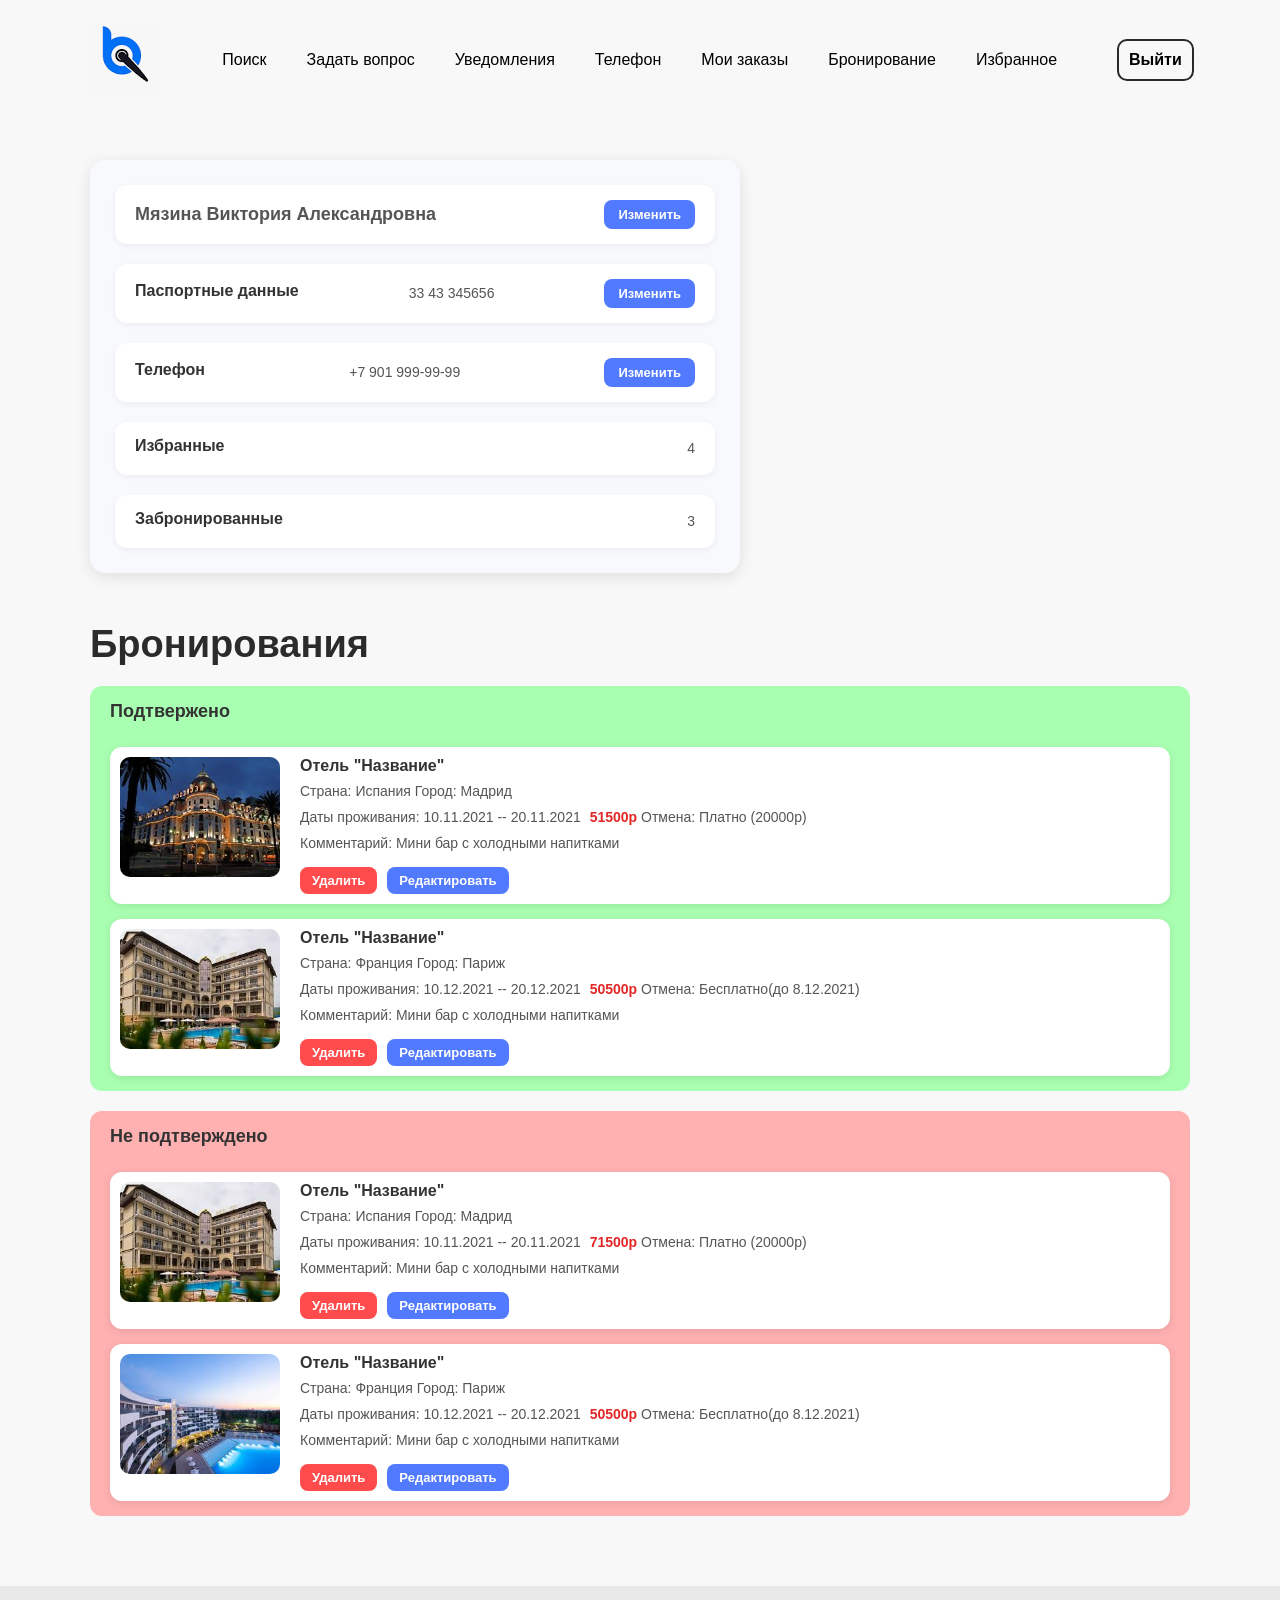
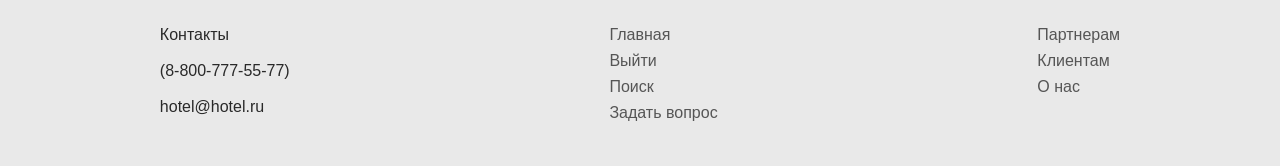
==== account.html @ f70ccc86 "booking_website" ====
<!DOCTYPE html>
<html lang="en">

<head>
    <meta charset="UTF-8">
    <meta name="viewport" content="width=device-width, initial-scale=1.0">
    <link rel="stylesheet" href="css/account.css">
    <title>Кабинет</title>
</head>

<body>
    <div class="main_container">
        <nav>
            <div class="nav_container">
                <div class="logo_container">
                    <h1><a href="index.html"><img src="media/logo.png" alt=""></a></h1>
                </div>
                <div class="nav_links">
                    <a href="" class="nav-link">Поиск</a>
                    <a href="" class="nav-link">Задать вопрос</a>
                    <a href="" class="nav-link">Уведомления</a>
                    <a href="" class="nav-link">Телефон</a>
                    <a href="" class="nav-link">Мои заказы</a>
                    <a href="" class="nav-link">Бронирование</a>
                    <a href="" class="nav-link">Избранное</a>
                </div>
                <a href="auth.html" class="btn-reg">Выйти</a>
            </div>

        </nav>
        <div class="account_container">
            <div class="accout_content">
                <div class="info-container">

                    <div class="profile-container">

                        <div class="info-pole">
                            <p class="name">Мязина Виктория Александровна</p>
                            <button class="btn-edit">Изменить</button>
                        </div>

                        <div class="info-pole">
                            <h3>Паспортные данные</h3>
                            <p>33 43 345656</p>
                            <button class="btn-edit">Изменить</button>
                        </div>

                        <div class="info-pole">
                            <h3>Телефон</h3>
                            <p>+7 901 999-99-99</p>
                            <button class="btn-edit">Изменить</button>
                        </div>

                        <div class="info-pole">
                            <a href="favorites.html">
                                <h3>Избранные</h3>
                            </a>
                            <p>4</p>
                        </div>

                        <div class="info-pole">
                            <a href="bookings.html">
                                <h3>Забронированные</h3>
                            </a>
                            <p>3</p>
                        </div>

                    </div>
                </div>


                <div class="info-pole-bron">
                    <h3>Бронирования</h3>
                    <div class="grin-light">
                        <h4>Подтвержено</h4>

                        <div class="bron_cart">
                            <div class="img-container">
                                <img src="media/5.jpeg" alt="Отель">
                            </div>
                            <div class="info_bron">
                                <h5>Отель "Название"</h5>
                                <p>Cтрана: Испания Город: Мадрид</p>
                                <p>Даты проживания: 10.11.2021 -- 20.11.2021 <span>51500p</span> Отмена: Платно (20000р)
                                </p>
                                <p>Комментарий: Мини бар с холодными напитками</p>
                                <div class="btn_brone">

                                    <button>Удалить</button>
                                    <button>Редактировать</button>
                                </div>

                            </div>
                        </div>


                        <div class="bron_cart">
                            <div class="img-container">
                                <img src="media/8.jpeg" alt="Отель">
                            </div>
                            <div class="info_bron">
                                <h5>Отель "Название"</h5>
                                <p>Cтрана: Франция Город: Париж</p>
                                <p>Даты проживания: 10.12.2021 -- 20.12.2021 <span>50500p</span> Отмена: Бесплатно(до
                                    8.12.2021)</p>
                                <p>Комментарий: Мини бар с холодными напитками</p>
                                <div class="btn_brone">
                                    <button>Удалить</button>
                                    <button>Редактировать</button>
                                </div>
                            </div>
                        </div>

                    </div>

                    <div class="red-light">
                        <h4>Не подтверждено</h4>

                        <div class="bron_cart">

                            <div class="img-container">
                                <img src="media/8.jpeg" alt="Отель">
                            </div>
                            <div class="info_bron">
                                <h5>Отель "Название"</h5>
                                <p>Cтрана: Испания Город: Мадрид</p>
                                <p>Даты проживания: 10.11.2021 -- 20.11.2021 <span>71500p</span> Отмена: Платно (20000р)
                                </p>
                                <p>Комментарий: Мини бар с холодными напитками</p>
                                <div class="btn_brone">

                                    <button>Удалить</button>
                                    <button>Редактировать</button>
                                </div>
                            </div>
                        </div>


                        <div class="bron_cart">
                            <div class="img-container">
                                <img src="media/6.jpeg" alt="Отель">
                            </div>
                            <div class="info_bron">
                                <h5>Отель "Название"</h5>
                                <p>Cтрана: Франция Город: Париж</p>
                                <p>Даты проживания: 10.12.2021 -- 20.12.2021 <span>50500p</span> Отмена: Бесплатно(до
                                    8.12.2021)</p>
                                <p>Комментарий: Мини бар с холодными напитками</p>
                                <div class="btn_brone">
                                    <button>Удалить</button>
                                    <button>Редактировать</button>
                                </div>
                            </div>
                        </div>


                    </div>


                </div>


            </div>
        </div>


    </div>
    <footer>
        <div class="footer-container">
            <div class="block-footer contact">
                <p>Контакты</p>
                <p>(8-800-777-55-77)</p>
                <p>hotel@hotel.ru</p>
            </div>
            <div class="block-footer">
                <a href="index.html">Главная</a>
                <a href="auth.html">Выйти</a>
                <a href="">Поиск</a>
                <a href="">Задать вопрос</a>
            </div>
            <div class="block-footer">
                <a href="">Партнерам</a>
                <a href="">Клиентам</a>
                <a href="">О нас</a>
            </div>
        </div>
    </footer>
</body>

</html>
---- css/account.css ----
body {
  font-family: Arial, Helvetica, sans-serif;
  margin: 0;
  background-color: #f9f8f8;
}

a {
  text-decoration: none;
  color: black;
}

.main_container {
  max-width: 1200px;
  margin: auto;
}

.nav_container {
  display: flex;
  flex-direction: row;
  align-items: center;
  gap: 60px;
  justify-content: center;
}

.nav_links {
  display: flex;
  flex-direction: row;
  gap: 40px;
  align-items: center;
}

.nav-link:hover {
  color: rgb(81, 122, 255);
}

.btn-reg {
  border: 2px solid rgb(41, 41, 41);
  border-radius: 10px;
  padding: 10px 10px;
  font-weight: 600;
  transition:
    0.3s ease,
    color 0.3s ease,
    border-color 0.3s ease;
}

.btn-reg:hover {
  color: rgb(255, 255, 255);
  border: 2px solid rgb(81, 122, 255);
  background-color: rgb(81, 122, 255);
}

/* Информационный блок */

.account_container{
    display: flex;
    justify-content: center;
    margin-top: 40px;
}

.accout_content{
    display: flex;
    flex-direction: column;
    width: 100%;
    max-width: 1100px;}

.info-container{
    max-width: 1100px;
}

.profile-container {
  max-width: 600px;
  background: #f7f9fc;
  padding: 25px;
  border-radius: 15px;
  box-shadow: 0 4px 15px rgba(0,0,0,0.1);
  display: flex;
  flex-direction: column;
  gap: 20px;
  font-family: 'Segoe UI', Tahoma, Geneva, Verdana, sans-serif;
}

/* Каждый блок информации */
.info-pole {
  background: #fff;
  padding: 15px 20px;
  border-radius: 12px;
  display: flex;
  justify-content: space-between;
  align-items: center;
  box-shadow: 0 2px 6px rgba(0,0,0,0.05);
  transition: transform 0.2s ease, box-shadow 0.2s ease;
}


.info-pole:hover {
  transform: translateY(-3px);
  box-shadow: 0 4px 12px rgba(0,0,0,0.1);
}

/* Заголовки и текст */
.info-pole h3 {
  margin: 0 0 5px 0;
  font-size: 16px;
  color: #333;
}

.info-pole p {
  margin: 0;
  color: #555;
  font-size: 14px;
}

/* Имя пользователя крупнее */
.info-pole .name {
  font-weight: 600;
  font-size: 18px;
}

/* Кнопка изменить */
.btn-edit {
  background: #517aff;
  color: #fff;
  border: none;
  padding: 7px 14px;
  border-radius: 8px;
  font-size: 13px;
  font-weight: 600;
  cursor: pointer;
  transition: background 0.2s ease;
}

.btn-edit:hover {
  background: #365dd1;
}
/* Общий контейнер бронирований */
.info-pole-bron {
  display: flex;
  flex-direction: column;
  gap: 20px;
  margin-top: 50px;
  background-color: none;
}

/* Секции подтверждено / не подтверждено */
.grin-light, .red-light {
  border-radius: 12px;
  padding: 15px 20px;
  display: flex;
  flex-direction: column;
  gap: 15px;
}

/* Цвет секций */
.grin-light {
  background-color: #a9ffb1; /* зелёная для подтвержденных */
}

.red-light {
  background-color: #ffb1b1; /* красная для неподтвержденных */
}

/* Заголовок секции */
.grin-light h4, .red-light h4 {
  margin: 0 0 10px 0;
  font-size: 18px;
  font-weight: 600;
  color: #333;
}

/* Карточка бронирования */
.bron_cart {
  display: flex;
  gap: 20px;
  flex-wrap: wrap;
  background: #fff;
  border-radius: 12px;
  padding: 10px;
  box-shadow: 0 2px 8px rgba(0,0,0,0.1);
  transition: transform 0.2s ease, box-shadow 0.2s ease;
}

.bron_cart:hover {
  transform: translateY(-3px);
  box-shadow: 0 4px 12px rgba(0,0,0,0.15);
}

/* Картинка отеля */
.img-container img {
  width: 160px;
  height: 120px;
  object-fit: cover;
  border-radius: 10px;
}

/* Информация о бронировании */
.info_bron {
  display: flex;
  flex-direction: column;
  gap: 6px;
  flex: 1;
}

.info_bron h5 {
  margin: 0;
  font-size: 16px;
  font-weight: 600;
  color: #333;
}

.info-pole-bron h3{
    margin: 0;
    font-size: 38px;
    font-weight: 700;
    color: #2b2b2b;
}

.info_bron p {
  margin: 2px 0;
  font-size: 14px;
  color: #555;
}

/* Цена внутри текста */
.info_bron p span {
  font-weight: 600;
  color: #e32727;
  margin-left: 5px;
}

/* Кнопки */
.btn_brone {
  display: flex;
  gap: 10px;
  margin-top: 8px;
}

.btn_brone button {
  padding: 6px 12px;
  border-radius: 8px;
  border: none;
  cursor: pointer;
  font-size: 13px;
  font-weight: 600;
  transition: background 0.2s ease, color 0.2s ease;
}

/* Кнопка удалить */
.btn_brone button:first-child {
  background: #ff4b4b;
  color: #fff;
}

.btn_brone button:first-child:hover {
  background: #d13939;
}

/* Кнопка редактировать */
.btn_brone button:last-child {
  background: #517aff;
  color: #fff;
}

.btn_brone button:last-child:hover {
  background: #365dd1;
}





/* Подвал */

footer {
  margin-top: 70px;
  background: rgb(233, 233, 233);
  padding: 40px 0;
}

.footer-container {
  display: flex;
  justify-content: space-around;
  text-align: start;
  flex-wrap: wrap;
}

.block-footer {
  display: flex;
  flex-direction: column;
  gap: 8px;
}

.block-footer a {
  text-decoration: none;
  color: #555;
  transition: .2s;
}

.block-footer a:hover {
  color: #517aff;
}

.block-footer.contact p{
  margin: 0 0 10px 0;
  color: rgb(41, 41, 41);
}
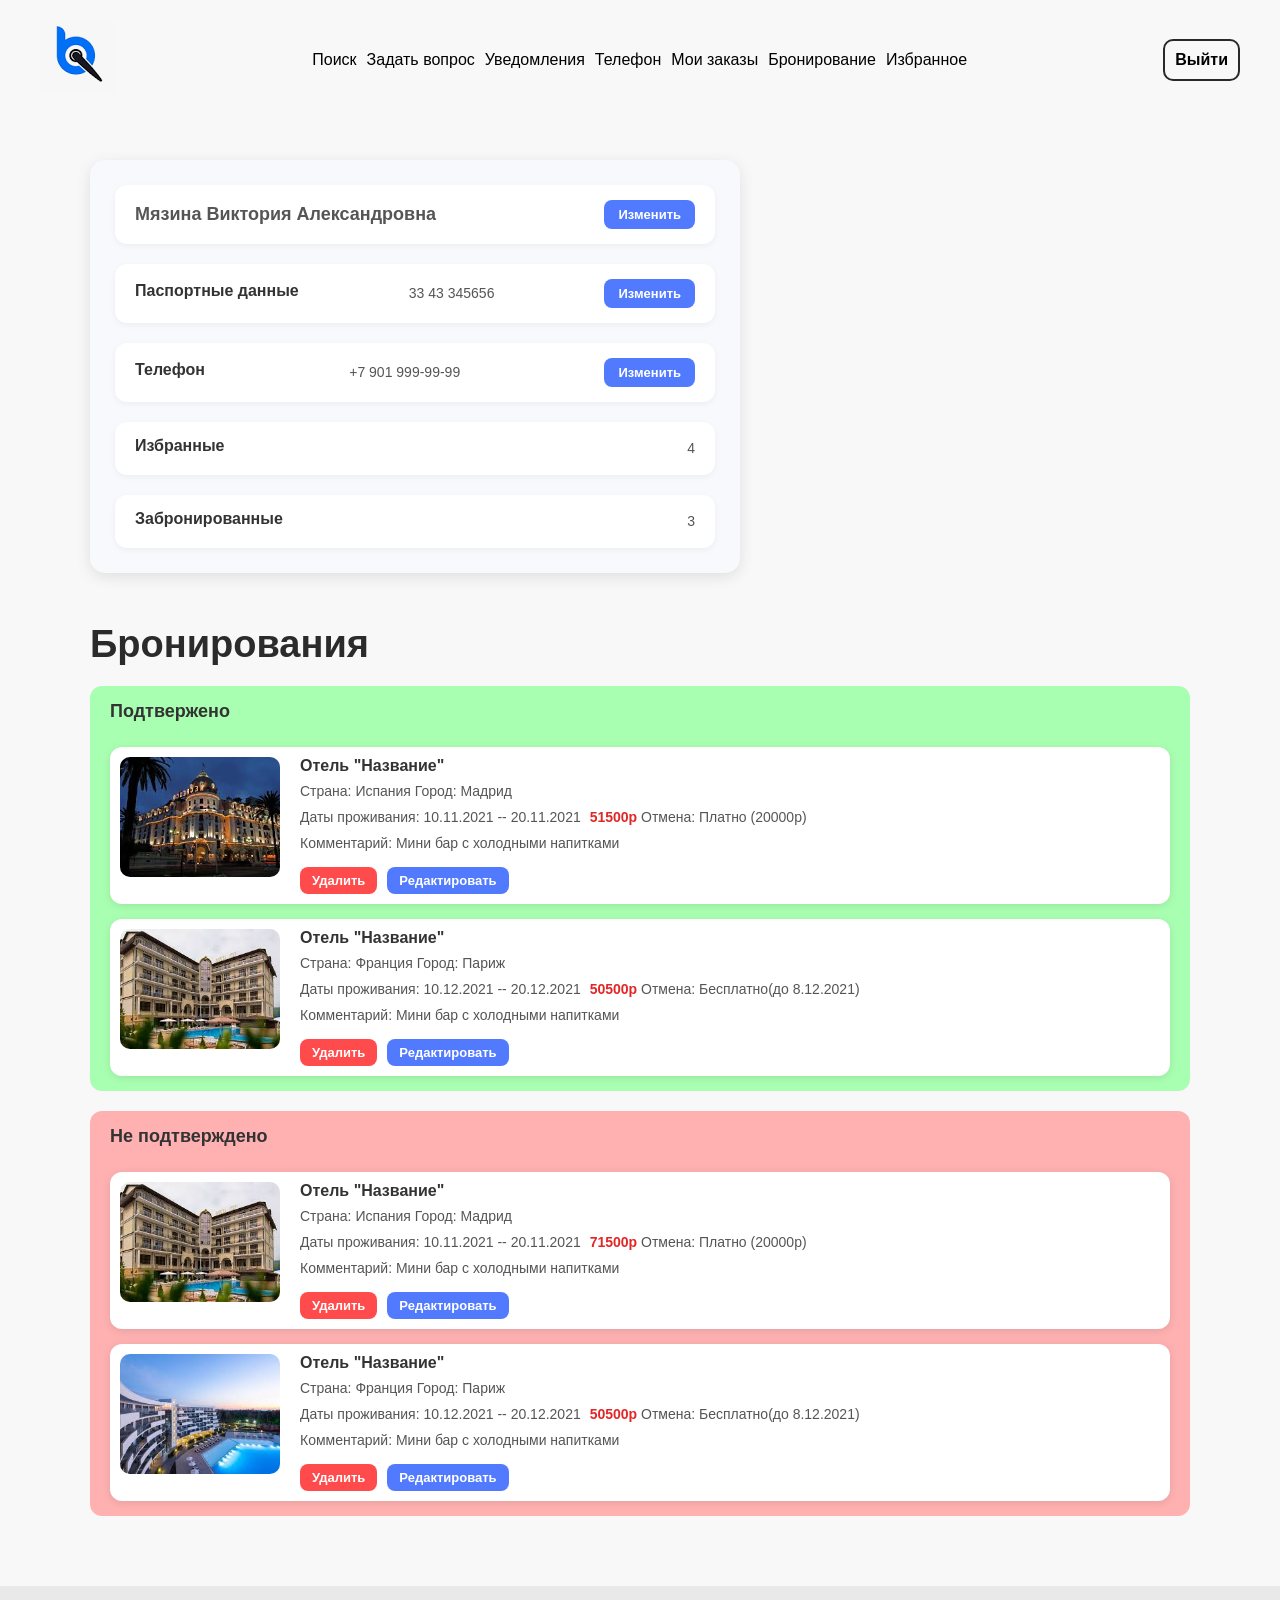
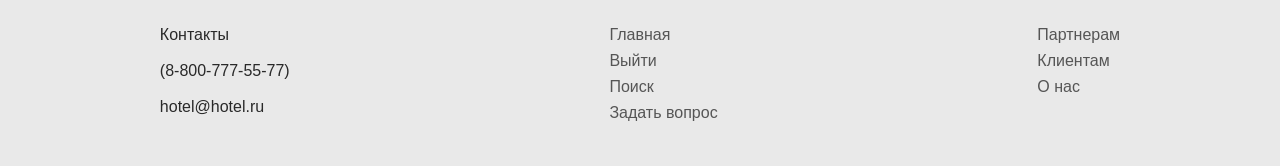
==== commit 50fff9ab: "adaptive" ====
--- a/account.html
+++ b/account.html
@@ -15,18 +15,17 @@
                 <div class="logo_container">
                     <h1><a href="index.html"><img src="media/logo.png" alt=""></a></h1>
                 </div>
-                <div class="nav_links">
-                    <a href="" class="nav-link">Поиск</a>
-                    <a href="" class="nav-link">Задать вопрос</a>
-                    <a href="" class="nav-link">Уведомления</a>
-                    <a href="" class="nav-link">Телефон</a>
-                    <a href="" class="nav-link">Мои заказы</a>
-                    <a href="" class="nav-link">Бронирование</a>
-                    <a href="" class="nav-link">Избранное</a>
-                </div>
+                <ul class="nav_links">
+                    <li><a href="" class="nav-link">Поиск</a></li>
+                    <li><a href="" class="nav-link">Задать вопрос</a></li>
+                    <li><a href="" class="nav-link">Уведомления</a></li>
+                    <li><a href="" class="nav-link">Телефон</a></li>
+                    <li><a href="" class="nav-link">Мои заказы</a></li>
+                    <li><a href="" class="nav-link">Бронирование</a></li>
+                    <li><a href="" class="nav-link">Избранное</a></li>
+                </ul>
                 <a href="auth.html" class="btn-reg">Выйти</a>
             </div>
-
         </nav>
         <div class="account_container">
             <div class="accout_content">
@@ -67,13 +66,10 @@
 
                     </div>
                 </div>
-
-
                 <div class="info-pole-bron">
                     <h3>Бронирования</h3>
                     <div class="grin-light">
                         <h4>Подтвержено</h4>
-
                         <div class="bron_cart">
                             <div class="img-container">
                                 <img src="media/5.jpeg" alt="Отель">
@@ -89,11 +85,8 @@
                                     <button>Удалить</button>
                                     <button>Редактировать</button>
                                 </div>
-
                             </div>
                         </div>
-
-
                         <div class="bron_cart">
                             <div class="img-container">
                                 <img src="media/8.jpeg" alt="Отель">
@@ -112,12 +105,9 @@
                         </div>
 
                     </div>
-
                     <div class="red-light">
                         <h4>Не подтверждено</h4>
-
                         <div class="bron_cart">
-
                             <div class="img-container">
                                 <img src="media/8.jpeg" alt="Отель">
                             </div>
@@ -134,8 +124,6 @@
                                 </div>
                             </div>
                         </div>
-
-
                         <div class="bron_cart">
                             <div class="img-container">
                                 <img src="media/6.jpeg" alt="Отель">
@@ -152,18 +140,10 @@
                                 </div>
                             </div>
                         </div>
-
-
                     </div>
-
-
                 </div>
-
-
             </div>
         </div>
-
-
     </div>
     <footer>
         <div class="footer-container">
--- a/css/account.css
+++ b/css/account.css
@@ -16,17 +16,20 @@
 
 .nav_container {
   display: flex;
-  flex-direction: row;
   align-items: center;
-  gap: 60px;
-  justify-content: center;
+  justify-content: space-between;
 }
 
 .nav_links {
   display: flex;
-  flex-direction: row;
-  gap: 40px;
-  align-items: center;
+  list-style: none;
+  padding: 0;
+  gap: 10px;
+
+}
+
+.btn-search-global.filter-btn a{
+  color: #365dd1;
 }
 
 .nav-link:hover {
@@ -305,4 +308,37 @@
   color: rgb(41, 41, 41);
 }
 
-
+@media(max-width:768px){
+   .main_container {
+    max-width: 768px;
+  }
+
+  .nav_links a {
+    font-size: 14px;
+  }
+  .nav_links {
+    gap: 10px;
+  }
+
+  .nav_container {
+    gap: 20px;
+  }
+
+  .btn-reg {
+    border: 2px solid rgb(41, 41, 41);
+    border-radius: 10px;
+    padding: 5px 5px;
+    font-weight: 600;
+    font-size: 14px;
+    margin-right: 10px;
+  }
+
+  .logo_container img {
+    width: 70px;
+  }
+
+  .info-container {
+   margin-left: 60px;
+  }
+
+}
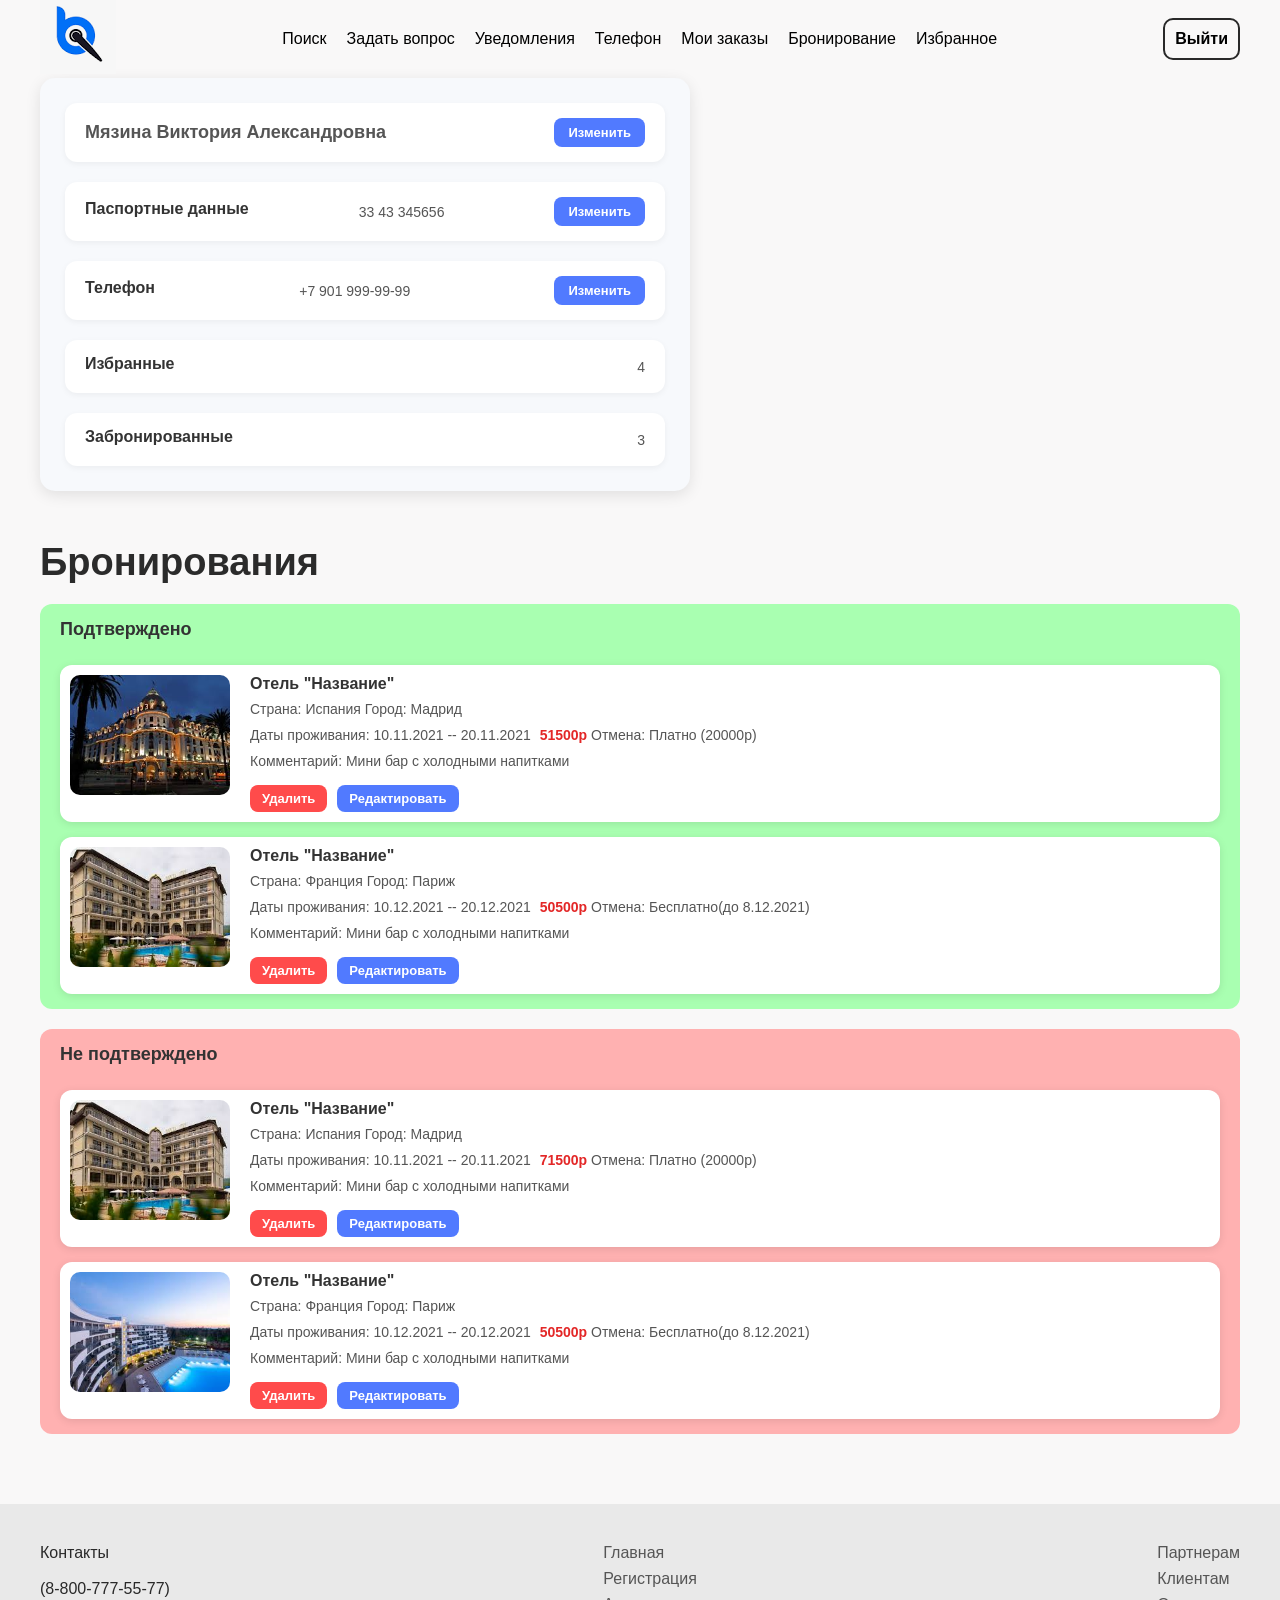
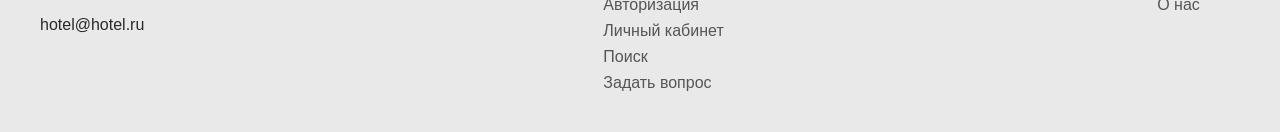
==== commit 85b41c81: "update" ====
--- a/account.html
+++ b/account.html
@@ -9,144 +9,136 @@
 </head>
 
 <body>
-    <div class="main_container">
+    <main>
         <nav>
-            <div class="nav_container">
-                <div class="logo_container">
-                    <h1><a href="index.html"><img src="media/logo.png" alt=""></a></h1>
-                </div>
-                <ul class="nav_links">
-                    <li><a href="" class="nav-link">Поиск</a></li>
-                    <li><a href="" class="nav-link">Задать вопрос</a></li>
-                    <li><a href="" class="nav-link">Уведомления</a></li>
-                    <li><a href="" class="nav-link">Телефон</a></li>
-                    <li><a href="" class="nav-link">Мои заказы</a></li>
-                    <li><a href="" class="nav-link">Бронирование</a></li>
-                    <li><a href="" class="nav-link">Избранное</a></li>
-                </ul>
-                <a href="auth.html" class="btn-reg">Выйти</a>
+
+            <a href="index.html"><img src="media/logo.png" alt=""></a>
+
+            <ul class="nav_links">
+                <li><a href="" class="nav-link">Поиск</a></li>
+                <li><a href="" class="nav-link">Задать вопрос</a></li>
+                <li><a href="" class="nav-link">Уведомления</a></li>
+                <li><a href="" class="nav-link">Телефон</a></li>
+                <li><a href="" class="nav-link">Мои заказы</a></li>
+                <li><a href="" class="nav-link">Бронирование</a></li>
+                <li><a href="" class="nav-link">Избранное</a></li>
+            </ul>
+            <a href="auth.html" class="btn-reg">Выйти</a>
+        </nav>
+
+        <div class="profile">
+            <div class="info-pole">
+                <p class="name">Мязина Виктория Александровна</p>
+                <button class="btn-edit">Изменить</button>
             </div>
-        </nav>
-        <div class="account_container">
-            <div class="accout_content">
-                <div class="info-container">
 
-                    <div class="profile-container">
+            <div class="info-pole">
+                <h3>Паспортные данные</h3>
+                <p>33 43 345656</p>
+                <button class="btn-edit">Изменить</button>
+            </div>
 
-                        <div class="info-pole">
-                            <p class="name">Мязина Виктория Александровна</p>
-                            <button class="btn-edit">Изменить</button>
+            <div class="info-pole">
+                <h3>Телефон</h3>
+                <p>+7 901 999-99-99</p>
+                <button class="btn-edit">Изменить</button>
+            </div>
+
+            <div class="info-pole">
+                <a href="favorites.html">
+                    <h3>Избранные</h3>
+                </a>
+                <p>4</p>
+            </div>
+
+            <div class="info-pole">
+                <a href="bookings.html">
+                    <h3>Забронированные</h3>
+                </a>
+                <p>3</p>
+            </div>
+        </div>
+
+        <div class="info-pole-bron">
+            <h3>Бронирования</h3>
+            <div class="grin-light">
+                <h4>Подтверждено</h4>
+                <div class="bron_cart">
+                    <div class="img-container">
+                        <img src="media/5.jpeg" alt="Отель">
+                    </div>
+                    <div class="info_bron">
+                        <h5>Отель "Название"</h5>
+                        <p>Cтрана: Испания Город: Мадрид</p>
+                        <p>Даты проживания: 10.11.2021 -- 20.11.2021 <span>51500p</span> Отмена: Платно (20000р)
+                        </p>
+                        <p>Комментарий: Мини бар с холодными напитками</p>
+                        <div class="btn_brone">
+
+                            <button>Удалить</button>
+                            <button>Редактировать</button>
                         </div>
-
-                        <div class="info-pole">
-                            <h3>Паспортные данные</h3>
-                            <p>33 43 345656</p>
-                            <button class="btn-edit">Изменить</button>
-                        </div>
-
-                        <div class="info-pole">
-                            <h3>Телефон</h3>
-                            <p>+7 901 999-99-99</p>
-                            <button class="btn-edit">Изменить</button>
-                        </div>
-
-                        <div class="info-pole">
-                            <a href="favorites.html">
-                                <h3>Избранные</h3>
-                            </a>
-                            <p>4</p>
-                        </div>
-
-                        <div class="info-pole">
-                            <a href="bookings.html">
-                                <h3>Забронированные</h3>
-                            </a>
-                            <p>3</p>
-                        </div>
-
                     </div>
                 </div>
-                <div class="info-pole-bron">
-                    <h3>Бронирования</h3>
-                    <div class="grin-light">
-                        <h4>Подтвержено</h4>
-                        <div class="bron_cart">
-                            <div class="img-container">
-                                <img src="media/5.jpeg" alt="Отель">
-                            </div>
-                            <div class="info_bron">
-                                <h5>Отель "Название"</h5>
-                                <p>Cтрана: Испания Город: Мадрид</p>
-                                <p>Даты проживания: 10.11.2021 -- 20.11.2021 <span>51500p</span> Отмена: Платно (20000р)
-                                </p>
-                                <p>Комментарий: Мини бар с холодными напитками</p>
-                                <div class="btn_brone">
+                <div class="bron_cart">
+                    <div class="img-container">
+                        <img src="media/8.jpeg" alt="Отель">
+                    </div>
+                    <div class="info_bron">
+                        <h5>Отель "Название"</h5>
+                        <p>Cтрана: Франция Город: Париж</p>
+                        <p>Даты проживания: 10.12.2021 -- 20.12.2021 <span>50500p</span> Отмена: Бесплатно(до
+                            8.12.2021)</p>
+                        <p>Комментарий: Мини бар с холодными напитками</p>
+                        <div class="btn_brone">
+                            <button>Удалить</button>
+                            <button>Редактировать</button>
+                        </div>
+                    </div>
+                </div>
 
-                                    <button>Удалить</button>
-                                    <button>Редактировать</button>
-                                </div>
-                            </div>
+            </div>
+            <div class="red-light">
+                <h4>Не подтверждено</h4>
+                <div class="bron_cart">
+                    <div class="img-container">
+                        <img src="media/8.jpeg" alt="Отель">
+                    </div>
+                    <div class="info_bron">
+                        <h5>Отель "Название"</h5>
+                        <p>Cтрана: Испания Город: Мадрид</p>
+                        <p>Даты проживания: 10.11.2021 -- 20.11.2021 <span>71500p</span> Отмена: Платно (20000р)
+                        </p>
+                        <p>Комментарий: Мини бар с холодными напитками</p>
+                        <div class="btn_brone">
+
+                            <button>Удалить</button>
+                            <button>Редактировать</button>
                         </div>
-                        <div class="bron_cart">
-                            <div class="img-container">
-                                <img src="media/8.jpeg" alt="Отель">
-                            </div>
-                            <div class="info_bron">
-                                <h5>Отель "Название"</h5>
-                                <p>Cтрана: Франция Город: Париж</p>
-                                <p>Даты проживания: 10.12.2021 -- 20.12.2021 <span>50500p</span> Отмена: Бесплатно(до
-                                    8.12.2021)</p>
-                                <p>Комментарий: Мини бар с холодными напитками</p>
-                                <div class="btn_brone">
-                                    <button>Удалить</button>
-                                    <button>Редактировать</button>
-                                </div>
-                            </div>
-                        </div>
-
                     </div>
-                    <div class="red-light">
-                        <h4>Не подтверждено</h4>
-                        <div class="bron_cart">
-                            <div class="img-container">
-                                <img src="media/8.jpeg" alt="Отель">
-                            </div>
-                            <div class="info_bron">
-                                <h5>Отель "Название"</h5>
-                                <p>Cтрана: Испания Город: Мадрид</p>
-                                <p>Даты проживания: 10.11.2021 -- 20.11.2021 <span>71500p</span> Отмена: Платно (20000р)
-                                </p>
-                                <p>Комментарий: Мини бар с холодными напитками</p>
-                                <div class="btn_brone">
-
-                                    <button>Удалить</button>
-                                    <button>Редактировать</button>
-                                </div>
-                            </div>
-                        </div>
-                        <div class="bron_cart">
-                            <div class="img-container">
-                                <img src="media/6.jpeg" alt="Отель">
-                            </div>
-                            <div class="info_bron">
-                                <h5>Отель "Название"</h5>
-                                <p>Cтрана: Франция Город: Париж</p>
-                                <p>Даты проживания: 10.12.2021 -- 20.12.2021 <span>50500p</span> Отмена: Бесплатно(до
-                                    8.12.2021)</p>
-                                <p>Комментарий: Мини бар с холодными напитками</p>
-                                <div class="btn_brone">
-                                    <button>Удалить</button>
-                                    <button>Редактировать</button>
-                                </div>
-                            </div>
+                </div>
+                <div class="bron_cart">
+                    <div class="img-container">
+                        <img src="media/6.jpeg" alt="Отель">
+                    </div>
+                    <div class="info_bron">
+                        <h5>Отель "Название"</h5>
+                        <p>Cтрана: Франция Город: Париж</p>
+                        <p>Даты проживания: 10.12.2021 -- 20.12.2021 <span>50500p</span> Отмена: Бесплатно(до
+                            8.12.2021)</p>
+                        <p>Комментарий: Мини бар с холодными напитками</p>
+                        <div class="btn_brone">
+                            <button>Удалить</button>
+                            <button>Редактировать</button>
                         </div>
                     </div>
                 </div>
             </div>
         </div>
-    </div>
+
+    </main>
     <footer>
-        <div class="footer-container">
+        <div class="container">
             <div class="block-footer contact">
                 <p>Контакты</p>
                 <p>(8-800-777-55-77)</p>
@@ -154,7 +146,9 @@
             </div>
             <div class="block-footer">
                 <a href="index.html">Главная</a>
-                <a href="auth.html">Выйти</a>
+                <a href="reg.html">Регистрация</a>
+                <a href="auth.html">Авторизация</a>
+                <a href="account.html">Личный кабинет</a>
                 <a href="">Поиск</a>
                 <a href="">Задать вопрос</a>
             </div>
--- a/css/account.css
+++ b/css/account.css
@@ -9,12 +9,12 @@
   color: black;
 }
 
-.main_container {
+main{
   max-width: 1200px;
   margin: auto;
 }
 
-.nav_container {
+nav{
   display: flex;
   align-items: center;
   justify-content: space-between;
@@ -24,7 +24,7 @@
   display: flex;
   list-style: none;
   padding: 0;
-  gap: 10px;
+  gap: 20px;
 
 }
 
@@ -55,23 +55,9 @@
 
 /* Информационный блок */
 
-.account_container{
-    display: flex;
-    justify-content: center;
-    margin-top: 40px;
-}
-
-.accout_content{
-    display: flex;
-    flex-direction: column;
-    width: 100%;
-    max-width: 1100px;}
-
-.info-container{
-    max-width: 1100px;
-}
-
-.profile-container {
+
+
+.profile {
   max-width: 600px;
   background: #f7f9fc;
   padding: 25px;
@@ -277,14 +263,17 @@
 footer {
   margin-top: 70px;
   background: rgb(233, 233, 233);
-  padding: 40px 0;
-}
-
-.footer-container {
-  display: flex;
-  justify-content: space-around;
+  padding: 40px 20px;
+  display: flex;
+  justify-content: center;
+}
+.container {
+  max-width: 1200px;
+  display: flex;
+  justify-content: space-between;
   text-align: start;
   flex-wrap: wrap;
+  width: 100%;
 }
 
 .block-footer {
@@ -296,20 +285,20 @@
 .block-footer a {
   text-decoration: none;
   color: #555;
-  transition: .2s;
+  transition: 0.2s;
 }
 
 .block-footer a:hover {
   color: #517aff;
 }
 
-.block-footer.contact p{
+.block-footer.contact p {
   margin: 0 0 10px 0;
   color: rgb(41, 41, 41);
 }
 
 @media(max-width:768px){
-   .main_container {
+   main {
     max-width: 768px;
   }
 
@@ -318,10 +307,6 @@
   }
   .nav_links {
     gap: 10px;
-  }
-
-  .nav_container {
-    gap: 20px;
   }
 
   .btn-reg {
@@ -333,12 +318,9 @@
     margin-right: 10px;
   }
 
-  .logo_container img {
-    width: 70px;
-  }
-
-  .info-container {
-   margin-left: 60px;
-  }
-
-}
+
+  .profile {
+   margin: auto;
+  }
+
+}
